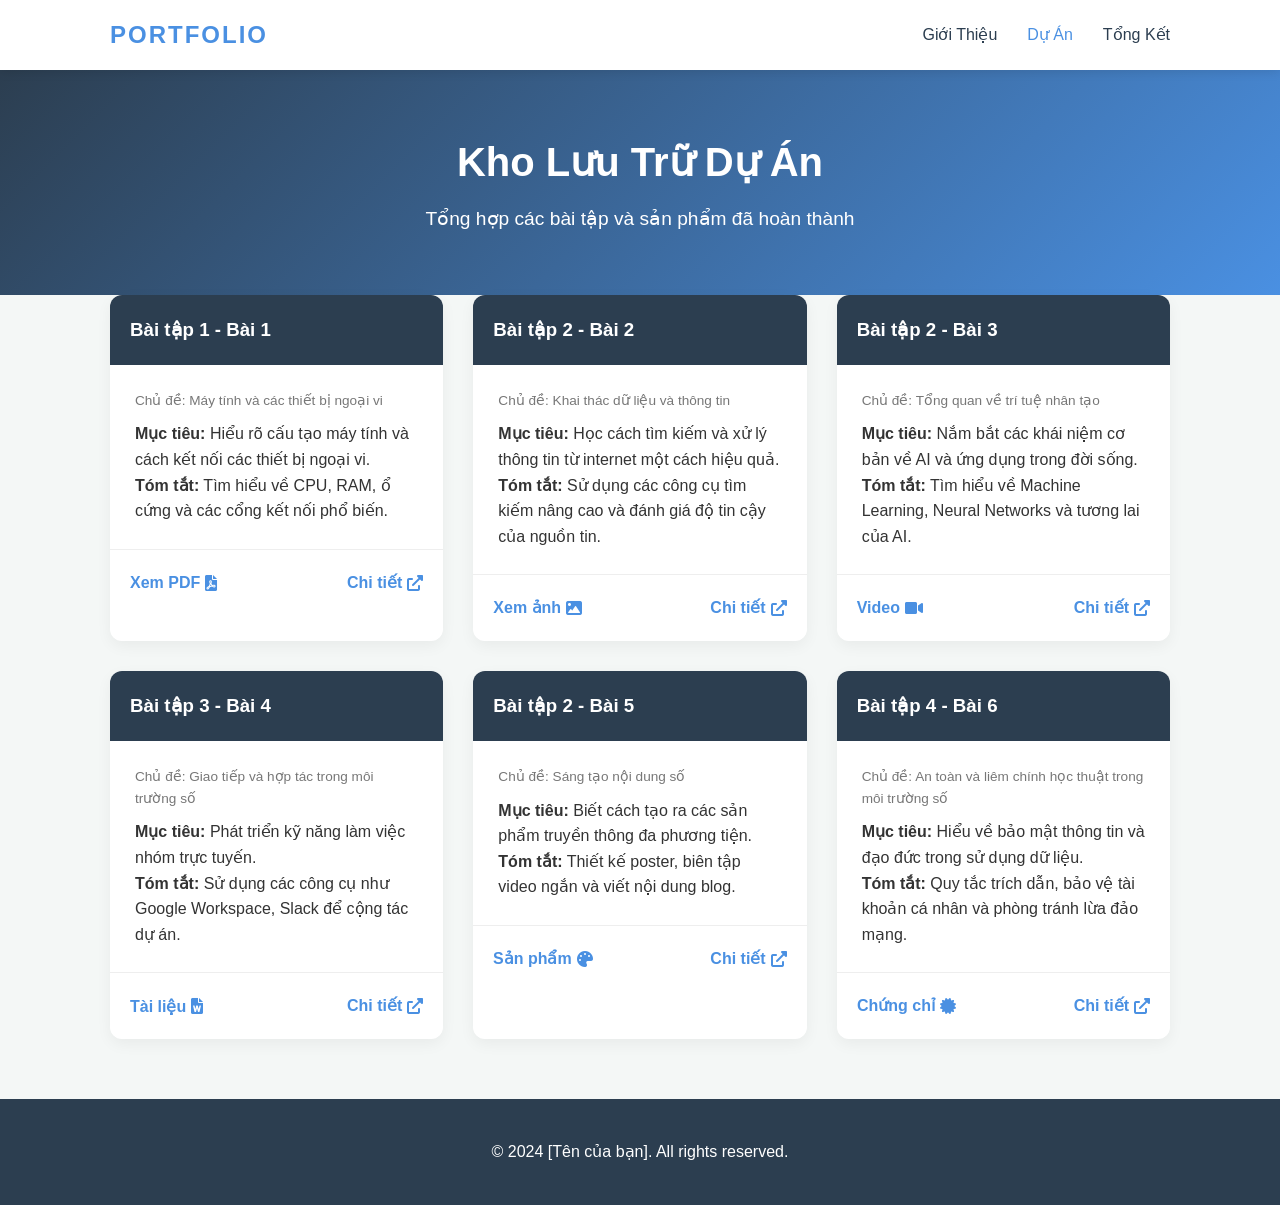
==== projects.html @ 28b2ad36 "first commtit" ====
<!DOCTYPE html>
<html lang="vi">
<head>
    <meta charset="UTF-8">
    <meta name="viewport" content="width=device-width, initial-scale=1.0">
    <title>Portfolio Cá Nhân | Dự Án</title>
    <link rel="stylesheet" href="css/style.css">
    <link rel="stylesheet" href="https://cdnjs.cloudflare.com/ajax/libs/font-awesome/6.0.0/css/all.min.css">
    <link href="https://unpkg.com/aos@2.3.1/dist/aos.css" rel="stylesheet">
</head>
<body>
    <nav class="navbar">
        <div class="container">
            <a href="index.html" class="logo">PORTFOLIO</a>
            <ul class="nav-links">
                <li><a href="index.html">Giới Thiệu</a></li>
                <li><a href="projects.html" class="active">Dự Án</a></li>
                <li><a href="summary.html">Tổng Kết</a></li>
            </ul>
        </div>
    </nav>

    <header class="hero small-hero">
        <div class="container">
            <h1 data-aos="fade-down">Kho Lưu Trữ Dự Án</h1>
            <p class="subtitle" data-aos="fade-up">Tổng hợp các bài tập và sản phẩm đã hoàn thành</p>
        </div>
    </header>

    <main class="container">
        <div class="projects-grid">
            <!-- Bài tập 1 -->
            <article class="project-card" data-aos="fade-up">
                <div class="project-header">
                    <h3>Bài tập 1 - Bài 1</h3>
                </div>
                <div class="project-body">
                    <span class="project-meta">Chủ đề: Máy tính và các thiết bị ngoại vi</span>
                    <p><strong>Mục tiêu:</strong> Hiểu rõ cấu tạo máy tính và cách kết nối các thiết bị ngoại vi.</p>
                    <p><strong>Tóm tắt:</strong> Tìm hiểu về CPU, RAM, ổ cứng và các cổng kết nối phổ biến.</p>
                </div>
                <div class="project-footer">
                    <a href="#" class="btn-link">Xem PDF <i class="fas fa-file-pdf"></i></a>
                    <a href="#" class="btn-link">Chi tiết <i class="fas fa-external-link-alt"></i></a>
                </div>
            </article>

            <!-- Bài tập 2 -->
            <article class="project-card" data-aos="fade-up" data-aos-delay="100">
                <div class="project-header">
                    <h3>Bài tập 2 - Bài 2</h3>
                </div>
                <div class="project-body">
                    <span class="project-meta">Chủ đề: Khai thác dữ liệu và thông tin</span>
                    <p><strong>Mục tiêu:</strong> Học cách tìm kiếm và xử lý thông tin từ internet một cách hiệu quả.</p>
                    <p><strong>Tóm tắt:</strong> Sử dụng các công cụ tìm kiếm nâng cao và đánh giá độ tin cậy của nguồn tin.</p>
                </div>
                <div class="project-footer">
                    <a href="#" class="btn-link">Xem ảnh <i class="fas fa-image"></i></a>
                    <a href="#" class="btn-link">Chi tiết <i class="fas fa-external-link-alt"></i></a>
                </div>
            </article>

            <!-- Bài tập 3 -->
            <article class="project-card" data-aos="fade-up" data-aos-delay="200">
                <div class="project-header">
                    <h3>Bài tập 2 - Bài 3</h3>
                </div>
                <div class="project-body">
                    <span class="project-meta">Chủ đề: Tổng quan về trí tuệ nhân tạo</span>
                    <p><strong>Mục tiêu:</strong> Nắm bắt các khái niệm cơ bản về AI và ứng dụng trong đời sống.</p>
                    <p><strong>Tóm tắt:</strong> Tìm hiểu về Machine Learning, Neural Networks và tương lai của AI.</p>
                </div>
                <div class="project-footer">
                    <a href="#" class="btn-link">Video <i class="fas fa-video"></i></a>
                    <a href="#" class="btn-link">Chi tiết <i class="fas fa-external-link-alt"></i></a>
                </div>
            </article>

            <!-- Bài tập 4 -->
            <article class="project-card" data-aos="fade-up">
                <div class="project-header">
                    <h3>Bài tập 3 - Bài 4</h3>
                </div>
                <div class="project-body">
                    <span class="project-meta">Chủ đề: Giao tiếp và hợp tác trong môi trường số</span>
                    <p><strong>Mục tiêu:</strong> Phát triển kỹ năng làm việc nhóm trực tuyến.</p>
                    <p><strong>Tóm tắt:</strong> Sử dụng các công cụ như Google Workspace, Slack để cộng tác dự án.</p>
                </div>
                <div class="project-footer">
                    <a href="#" class="btn-link">Tài liệu <i class="fas fa-file-word"></i></a>
                    <a href="#" class="btn-link">Chi tiết <i class="fas fa-external-link-alt"></i></a>
                </div>
            </article>

            <!-- Bài tập 5 -->
            <article class="project-card" data-aos="fade-up" data-aos-delay="100">
                <div class="project-header">
                    <h3>Bài tập 2 - Bài 5</h3>
                </div>
                <div class="project-body">
                    <span class="project-meta">Chủ đề: Sáng tạo nội dung số</span>
                    <p><strong>Mục tiêu:</strong> Biết cách tạo ra các sản phẩm truyền thông đa phương tiện.</p>
                    <p><strong>Tóm tắt:</strong> Thiết kế poster, biên tập video ngắn và viết nội dung blog.</p>
                </div>
                <div class="project-footer">
                    <a href="#" class="btn-link">Sản phẩm <i class="fas fa-palette"></i></a>
                    <a href="#" class="btn-link">Chi tiết <i class="fas fa-external-link-alt"></i></a>
                </div>
            </article>

            <!-- Bài tập 6 -->
            <article class="project-card" data-aos="fade-up" data-aos-delay="200">
                <div class="project-header">
                    <h3>Bài tập 4 - Bài 6</h3>
                </div>
                <div class="project-body">
                    <span class="project-meta">Chủ đề: An toàn và liêm chính học thuật trong môi trường số</span>
                    <p><strong>Mục tiêu:</strong> Hiểu về bảo mật thông tin và đạo đức trong sử dụng dữ liệu.</p>
                    <p><strong>Tóm tắt:</strong> Quy tắc trích dẫn, bảo vệ tài khoản cá nhân và phòng tránh lừa đảo mạng.</p>
                </div>
                <div class="project-footer">
                    <a href="#" class="btn-link">Chứng chỉ <i class="fas fa-certificate"></i></a>
                    <a href="#" class="btn-link">Chi tiết <i class="fas fa-external-link-alt"></i></a>
                </div>
            </article>
        </div>
    </main>

    <footer class="footer">
        <p>&copy; 2024 [Tên của bạn]. All rights reserved.</p>
    </footer>

    <script src="https://unpkg.com/aos@2.3.1/dist/aos.js"></script>
    <script src="js/main.js"></script>
</body>
</html>
---- css/style.css ----
:root {
    --primary-color: #4a90e2;
    --secondary-color: #2c3e50;
    --accent-color: #e74c3c;
    --bg-color: #f4f7f6;
    --text-color: #333;
    --white: #ffffff;
    --transition: all 0.3s ease;
}

* {
    margin: 0;
    padding: 0;
    box-sizing: border-box;
}

body {
    font-family: 'Segoe UI', Tahoma, Geneva, Verdana, sans-serif;
    line-height: 1.6;
    background-color: var(--bg-color);
    color: var(--text-color);
    overflow-x: hidden;
}

.container {
    max-width: 1100px;
    margin: 0 auto;
    padding: 0 20px;
}

/* Navbar */
.navbar {
    background: var(--white);
    height: 70px;
    display: flex;
    align-items: center;
    position: sticky;
    top: 0;
    z-index: 1000;
    box-shadow: 0 2px 10px rgba(0,0,0,0.1);
}

.navbar .container {
    display: flex;
    justify-content: space-between;
    align-items: center;
    width: 100%;
}

.logo {
    font-size: 1.5rem;
    font-weight: bold;
    color: var(--primary-color);
    text-decoration: none;
    letter-spacing: 2px;
}

.nav-links {
    display: flex;
    list-style: none;
}

.nav-links li {
    margin-left: 30px;
}

.nav-links a {
    text-decoration: none;
    color: var(--secondary-color);
    font-weight: 500;
    transition: var(--transition);
}

.nav-links a:hover, .nav-links a.active {
    color: var(--primary-color);
}

/* Hero Section */
.hero {
    background: linear-gradient(135deg, var(--secondary-color), var(--primary-color));
    color: var(--white);
    padding: 100px 0 60px;
    text-align: center;
}

.profile-img-container {
    margin-bottom: 20px;
}

.profile-img {
    width: 180px;
    height: 180px;
    border-radius: 50%;
    border: 5px solid rgba(255,255,255,0.2);
    object-fit: cover;
    transition: transform 0.5s ease;
}

.profile-img:hover {
    transform: scale(1.05);
}

.hero h1 {
    font-size: 2.5rem;
    margin-bottom: 10px;
}

.small-hero {
    padding: 60px 0 40px;
}

.highlight {
    color: #ffce00;
}

.subtitle {
    font-size: 1.2rem;
    opacity: 0.9;
    margin-bottom: 20px;
}

.social-links a {
    color: var(--white);
    font-size: 1.5rem;
    margin: 0 10px;
    transition: var(--transition);
}

.social-links a:hover {
    color: #ffce00;
    transform: translateY(-3px);
}

/* Common Sections */
.section-title {
    text-align: center;
    margin: 60px 0 30px;
    font-size: 2rem;
    position: relative;
    padding-bottom: 10px;
}

.section-title::after {
    content: '';
    position: absolute;
    bottom: 0;
    left: 50%;
    transform: translateX(-50%);
    width: 60px;
    height: 3px;
    background: var(--primary-color);
}

.card {
    background: var(--white);
    padding: 30px;
    border-radius: 12px;
    box-shadow: 0 5px 15px rgba(0,0,0,0.05);
    margin-bottom: 30px;
}

/* Goals Grid */
.goals-grid {
    display: grid;
    grid-template-columns: repeat(auto-fit, minmax(300px, 1fr));
    gap: 20px;
}

.goal-card {
    background: var(--white);
    padding: 40px 30px;
    border-radius: 12px;
    text-align: center;
    box-shadow: 0 5px 15px rgba(0,0,0,0.05);
    transition: var(--transition);
}

.goal-card:hover {
    transform: translateY(-10px);
    box-shadow: 0 10px 25px rgba(0,0,0,0.1);
}

.goal-card i {
    font-size: 3rem;
    color: var(--primary-color);
    margin-bottom: 20px;
}

.highlight-card ul {
    list-style: none;
}

.highlight-card li {
    margin-bottom: 15px;
    display: flex;
    align-items: center;
}

.highlight-card i {
    color: #27ae60;
    margin-right: 15px;
    font-size: 1.2rem;
}

/* Projects Page */
.projects-grid {
    display: grid;
    grid-template-columns: repeat(auto-fit, minmax(320px, 1fr));
    gap: 30px;
}

.project-card {
    background: var(--white);
    border-radius: 12px;
    overflow: hidden;
    box-shadow: 0 5px 15px rgba(0,0,0,0.05);
    transition: var(--transition);
}

.project-card:hover {
    transform: translateY(-5px);
}

.project-header {
    background: var(--secondary-color);
    color: var(--white);
    padding: 20px;
}

.project-body {
    padding: 25px;
}

.project-body h3 {
    margin-bottom: 15px;
}

.project-meta {
    display: block;
    font-size: 0.85rem;
    color: #777;
    margin-bottom: 10px;
}

.project-footer {
    padding: 20px;
    border-top: 1px solid #eee;
    display: flex;
    justify-content: space-between;
}

.btn-link {
    text-decoration: none;
    color: var(--primary-color);
    font-weight: 600;
    display: flex;
    align-items: center;
}

.btn-link i {
    margin-left: 5px;
}

/* Summary Page */
.summary-content {
    max-width: 800px;
    margin: 0 auto;
}

.reflection-item {
    margin-bottom: 40px;
}

.skills-tag-container {
    display: flex;
    flex-wrap: wrap;
    gap: 10px;
    margin-top: 15px;
}

.skill-tag {
    background: var(--primary-color);
    color: var(--white);
    padding: 5px 15px;
    border-radius: 20px;
    font-size: 0.9rem;
}

/* Footer */
.footer {
    text-align: center;
    padding: 40px 0;
    margin-top: 60px;
    background: var(--secondary-color);
    color: var(--white);
}

/* Responsive */
@media (max-width: 768px) {
    .nav-links {
        display: none; /* Đơn giản hóa cho bản mẫu */
    }
    .hero h1 {
        font-size: 2rem;
    }
}
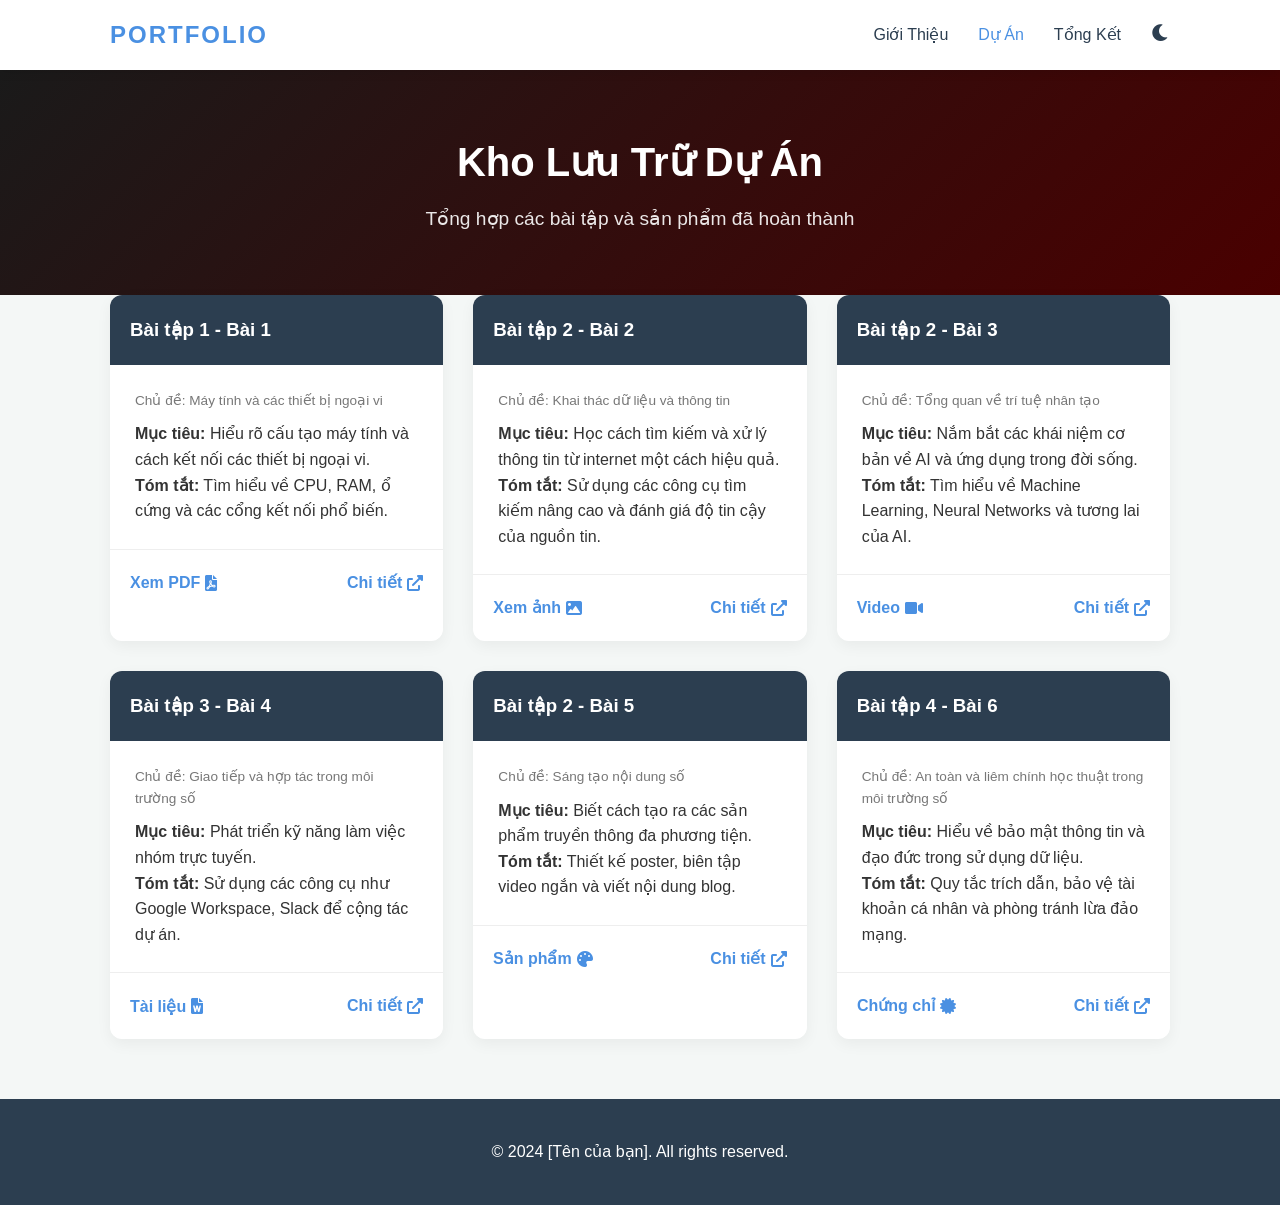
==== commit 8be9e8ff: "new update my webportdolio" ====
--- a/projects.html
+++ b/projects.html
@@ -1,5 +1,6 @@
 <!DOCTYPE html>
 <html lang="vi">
+
 <head>
     <meta charset="UTF-8">
     <meta name="viewport" content="width=device-width, initial-scale=1.0">
@@ -8,6 +9,7 @@
     <link rel="stylesheet" href="https://cdnjs.cloudflare.com/ajax/libs/font-awesome/6.0.0/css/all.min.css">
     <link href="https://unpkg.com/aos@2.3.1/dist/aos.css" rel="stylesheet">
 </head>
+
 <body>
     <nav class="navbar">
         <div class="container">
@@ -16,6 +18,7 @@
                 <li><a href="index.html">Giới Thiệu</a></li>
                 <li><a href="projects.html" class="active">Dự Án</a></li>
                 <li><a href="summary.html">Tổng Kết</a></li>
+                <li><button id="dark-mode-toggle" class="theme-btn"><i class="fas fa-moon"></i></button></li>
             </ul>
         </div>
     </nav>
@@ -52,8 +55,10 @@
                 </div>
                 <div class="project-body">
                     <span class="project-meta">Chủ đề: Khai thác dữ liệu và thông tin</span>
-                    <p><strong>Mục tiêu:</strong> Học cách tìm kiếm và xử lý thông tin từ internet một cách hiệu quả.</p>
-                    <p><strong>Tóm tắt:</strong> Sử dụng các công cụ tìm kiếm nâng cao và đánh giá độ tin cậy của nguồn tin.</p>
+                    <p><strong>Mục tiêu:</strong> Học cách tìm kiếm và xử lý thông tin từ internet một cách hiệu quả.
+                    </p>
+                    <p><strong>Tóm tắt:</strong> Sử dụng các công cụ tìm kiếm nâng cao và đánh giá độ tin cậy của nguồn
+                        tin.</p>
                 </div>
                 <div class="project-footer">
                     <a href="#" class="btn-link">Xem ảnh <i class="fas fa-image"></i></a>
@@ -117,7 +122,8 @@
                 <div class="project-body">
                     <span class="project-meta">Chủ đề: An toàn và liêm chính học thuật trong môi trường số</span>
                     <p><strong>Mục tiêu:</strong> Hiểu về bảo mật thông tin và đạo đức trong sử dụng dữ liệu.</p>
-                    <p><strong>Tóm tắt:</strong> Quy tắc trích dẫn, bảo vệ tài khoản cá nhân và phòng tránh lừa đảo mạng.</p>
+                    <p><strong>Tóm tắt:</strong> Quy tắc trích dẫn, bảo vệ tài khoản cá nhân và phòng tránh lừa đảo
+                        mạng.</p>
                 </div>
                 <div class="project-footer">
                     <a href="#" class="btn-link">Chứng chỉ <i class="fas fa-certificate"></i></a>
@@ -134,4 +140,5 @@
     <script src="https://unpkg.com/aos@2.3.1/dist/aos.js"></script>
     <script src="js/main.js"></script>
 </body>
-</html>
+
+</html>
--- a/css/style.css
+++ b/css/style.css
@@ -37,7 +37,7 @@
     position: sticky;
     top: 0;
     z-index: 1000;
-    box-shadow: 0 2px 10px rgba(0,0,0,0.1);
+    box-shadow: 0 2px 10px rgba(0, 0, 0, 0.1);
 }
 
 .navbar .container {
@@ -71,17 +71,20 @@
     transition: var(--transition);
 }
 
-.nav-links a:hover, .nav-links a.active {
+.nav-links a:hover,
+.nav-links a.active {
     color: var(--primary-color);
 }
 
 /* Hero Section */
 .hero {
-    background: linear-gradient(135deg, var(--secondary-color), var(--primary-color));
+    background: linear-gradient(135deg, #1a1a1a, #4a0000);
+    /* Dán mã màu mới vào đây */
     color: var(--white);
     padding: 100px 0 60px;
     text-align: center;
 }
+
 
 .profile-img-container {
     margin-bottom: 20px;
@@ -91,9 +94,10 @@
     width: 180px;
     height: 180px;
     border-radius: 50%;
-    border: 5px solid rgba(255,255,255,0.2);
+    border: 5px solid rgba(255, 255, 255, 0.2);
     object-fit: cover;
     transition: transform 0.5s ease;
+    box-shadow: 0 0 25px rgba(255, 0, 0, 0.3);
 }
 
 .profile-img:hover {
@@ -103,6 +107,7 @@
 .hero h1 {
     font-size: 2.5rem;
     margin-bottom: 10px;
+    color: #ffffff;
 }
 
 .small-hero {
@@ -115,21 +120,28 @@
 
 .subtitle {
     font-size: 1.2rem;
-    opacity: 0.9;
+    color: rgba(255, 255, 255, 0.9);
     margin-bottom: 20px;
 }
 
 .social-links a {
-    color: var(--white);
+    color: #ffffff;
+    /* Ép icon sang màu trắng */
     font-size: 1.5rem;
     margin: 0 10px;
     transition: var(--transition);
+    opacity: 0.8;
+    /* Để hơi mờ một chút */
 }
 
 .social-links a:hover {
     color: #ffce00;
+    /* Khi di chuột vào vẫn hiện màu vàng kim như cũ */
+    opacity: 1;
+    /* Hiện rõ lên khi di chuột */
     transform: translateY(-3px);
 }
+
 
 /* Common Sections */
 .section-title {
@@ -155,7 +167,7 @@
     background: var(--white);
     padding: 30px;
     border-radius: 12px;
-    box-shadow: 0 5px 15px rgba(0,0,0,0.05);
+    box-shadow: 0 5px 15px rgba(0, 0, 0, 0.05);
     margin-bottom: 30px;
 }
 
@@ -171,13 +183,13 @@
     padding: 40px 30px;
     border-radius: 12px;
     text-align: center;
-    box-shadow: 0 5px 15px rgba(0,0,0,0.05);
+    box-shadow: 0 5px 15px rgba(0, 0, 0, 0.05);
     transition: var(--transition);
 }
 
 .goal-card:hover {
     transform: translateY(-10px);
-    box-shadow: 0 10px 25px rgba(0,0,0,0.1);
+    box-shadow: 0 10px 25px rgba(0, 0, 0, 0.1);
 }
 
 .goal-card i {
@@ -213,7 +225,7 @@
     background: var(--white);
     border-radius: 12px;
     overflow: hidden;
-    box-shadow: 0 5px 15px rgba(0,0,0,0.05);
+    box-shadow: 0 5px 15px rgba(0, 0, 0, 0.05);
     transition: var(--transition);
 }
 
@@ -298,9 +310,42 @@
 /* Responsive */
 @media (max-width: 768px) {
     .nav-links {
-        display: none; /* Đơn giản hóa cho bản mẫu */
+        display: none;
+        /* Đơn giản hóa cho bản mẫu */
     }
+
     .hero h1 {
         font-size: 2rem;
     }
 }
+
+/* Nút chuyển đổi */
+.theme-btn {
+    background: none;
+    border: none;
+    color: var(--secondary-color);
+    cursor: pointer;
+    font-size: 1.2rem;
+    transition: var(--transition);
+}
+
+/* Định nghĩa màu sắc cho chế độ tối */
+body.dark-theme {
+    --bg-color: #121212;
+    --text-color: #e0e0e0;
+    --white: #1e1e1e;
+    --secondary-color: #ffffff;
+}
+
+/* Chỉnh sửa thêm cho các thẻ card trong chế độ tối */
+body.dark-theme .card,
+body.dark-theme .goal-card,
+body.dark-theme .project-card {
+    background: #1e1e1e;
+    border: 1px solid #333;
+    color: #e0e0e0;
+}
+
+body.dark-theme .navbar {
+    background: #1a1a1a;
+}
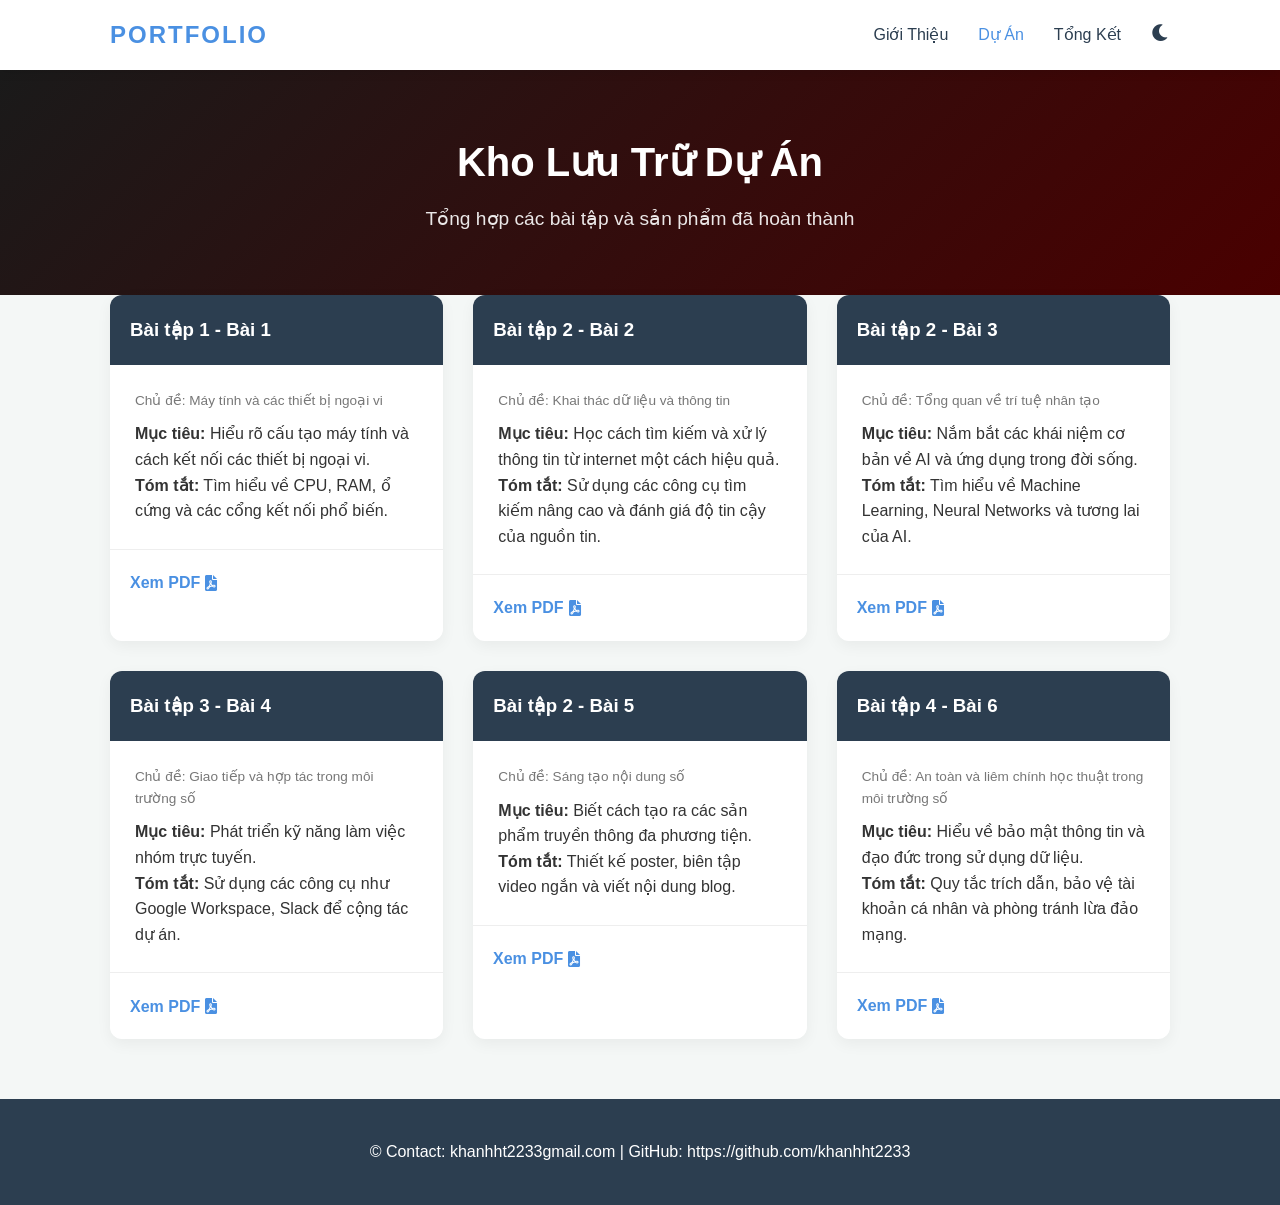
==== commit 7b8e40d9: "update" ====
--- a/projects.html
+++ b/projects.html
@@ -44,7 +44,7 @@
                 </div>
                 <div class="project-footer">
                     <a href="#" class="btn-link">Xem PDF <i class="fas fa-file-pdf"></i></a>
-                    <a href="#" class="btn-link">Chi tiết <i class="fas fa-external-link-alt"></i></a>
+
                 </div>
             </article>
 
@@ -61,8 +61,7 @@
                         tin.</p>
                 </div>
                 <div class="project-footer">
-                    <a href="#" class="btn-link">Xem ảnh <i class="fas fa-image"></i></a>
-                    <a href="#" class="btn-link">Chi tiết <i class="fas fa-external-link-alt"></i></a>
+                    <a href="#" class="btn-link">Xem PDF <i class="fas fa-file-pdf"></i></a>
                 </div>
             </article>
 
@@ -77,8 +76,7 @@
                     <p><strong>Tóm tắt:</strong> Tìm hiểu về Machine Learning, Neural Networks và tương lai của AI.</p>
                 </div>
                 <div class="project-footer">
-                    <a href="#" class="btn-link">Video <i class="fas fa-video"></i></a>
-                    <a href="#" class="btn-link">Chi tiết <i class="fas fa-external-link-alt"></i></a>
+                    <a href="#" class="btn-link">Xem PDF <i class="fas fa-file-pdf"></i></a>
                 </div>
             </article>
 
@@ -93,8 +91,7 @@
                     <p><strong>Tóm tắt:</strong> Sử dụng các công cụ như Google Workspace, Slack để cộng tác dự án.</p>
                 </div>
                 <div class="project-footer">
-                    <a href="#" class="btn-link">Tài liệu <i class="fas fa-file-word"></i></a>
-                    <a href="#" class="btn-link">Chi tiết <i class="fas fa-external-link-alt"></i></a>
+                    <a href="#" class="btn-link">Xem PDF <i class="fas fa-file-pdf"></i></a>
                 </div>
             </article>
 
@@ -109,8 +106,7 @@
                     <p><strong>Tóm tắt:</strong> Thiết kế poster, biên tập video ngắn và viết nội dung blog.</p>
                 </div>
                 <div class="project-footer">
-                    <a href="#" class="btn-link">Sản phẩm <i class="fas fa-palette"></i></a>
-                    <a href="#" class="btn-link">Chi tiết <i class="fas fa-external-link-alt"></i></a>
+                    <a href="#" class="btn-link">Xem PDF <i class="fas fa-file-pdf"></i></a>
                 </div>
             </article>
 
@@ -126,15 +122,14 @@
                         mạng.</p>
                 </div>
                 <div class="project-footer">
-                    <a href="#" class="btn-link">Chứng chỉ <i class="fas fa-certificate"></i></a>
-                    <a href="#" class="btn-link">Chi tiết <i class="fas fa-external-link-alt"></i></a>
+                    <a href="#" class="btn-link">Xem PDF <i class="fas fa-file-pdf"></i></a>
                 </div>
             </article>
         </div>
     </main>
 
     <footer class="footer">
-        <p>&copy; 2024 [Tên của bạn]. All rights reserved.</p>
+        <p>&copy; Contact: khanhht2233gmail.com | GitHub: https://github.com/khanhht2233</p>
     </footer>
 
     <script src="https://unpkg.com/aos@2.3.1/dist/aos.js"></script>
